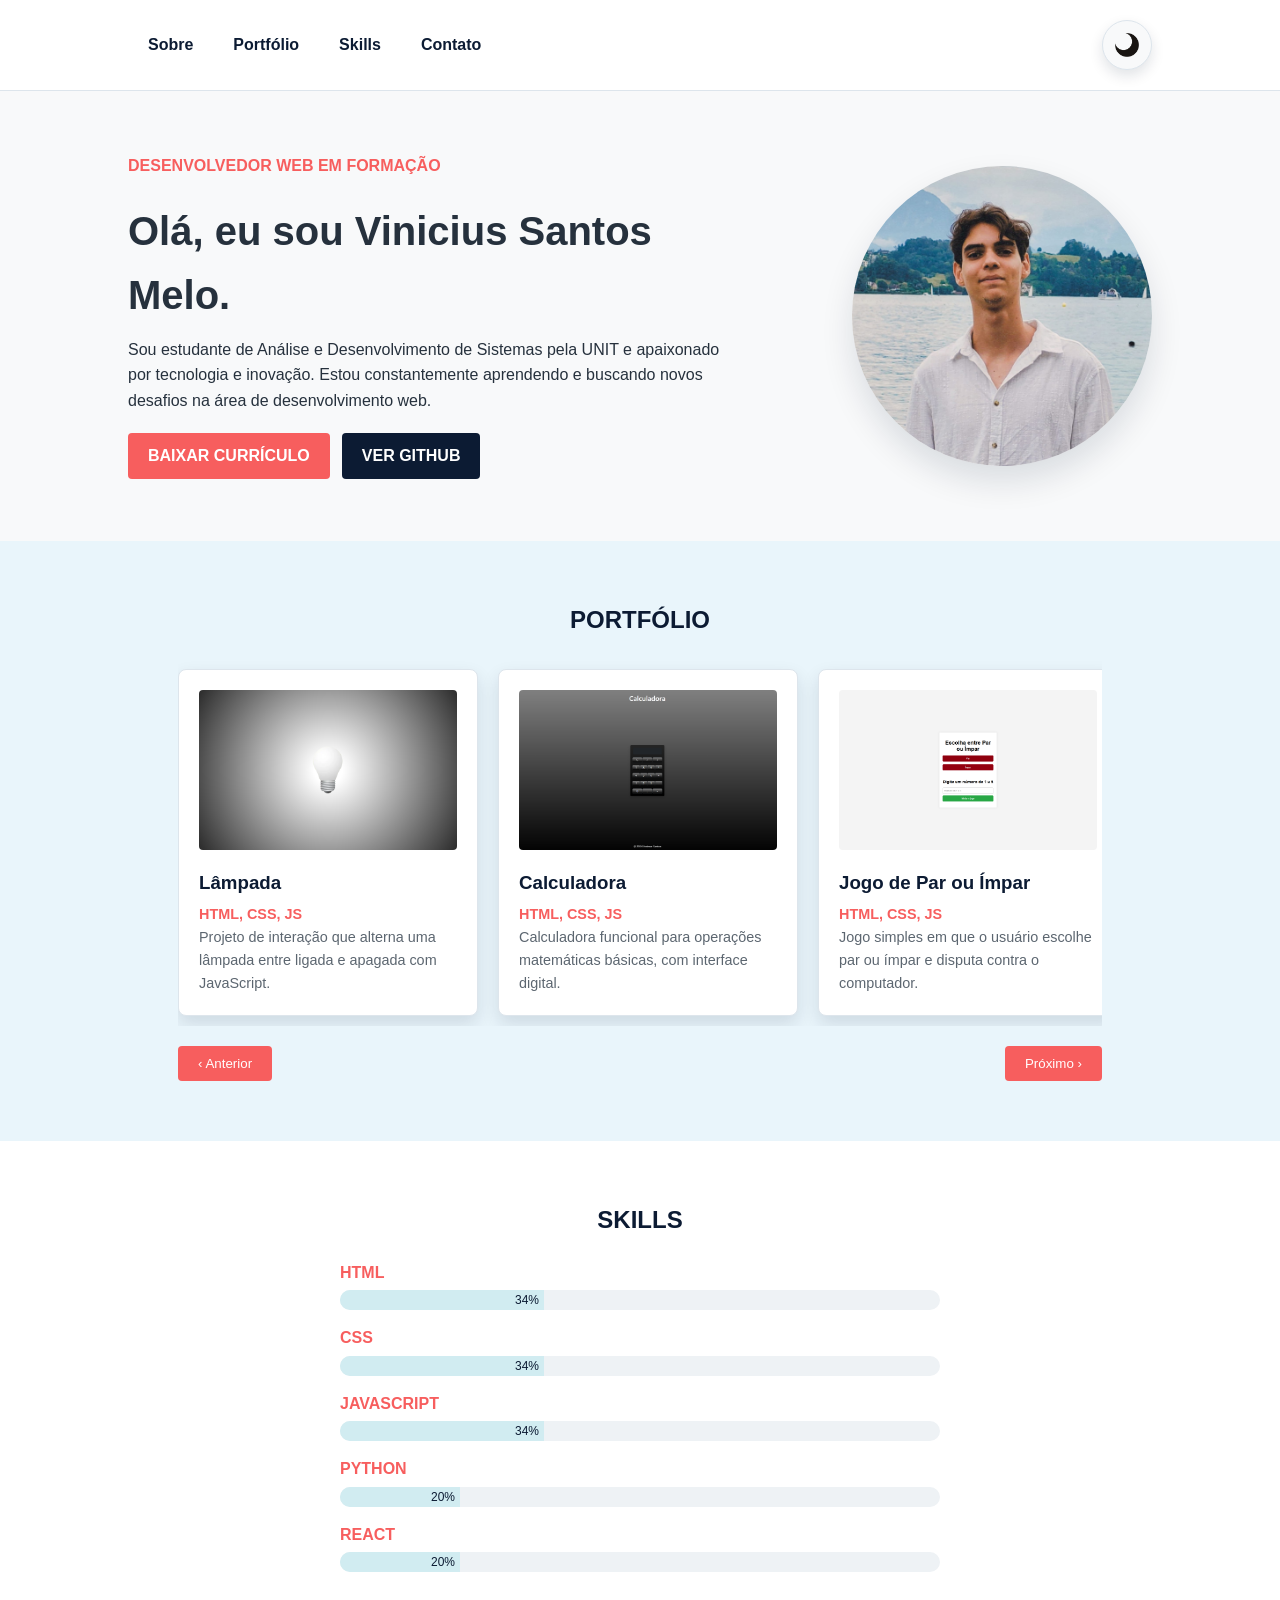
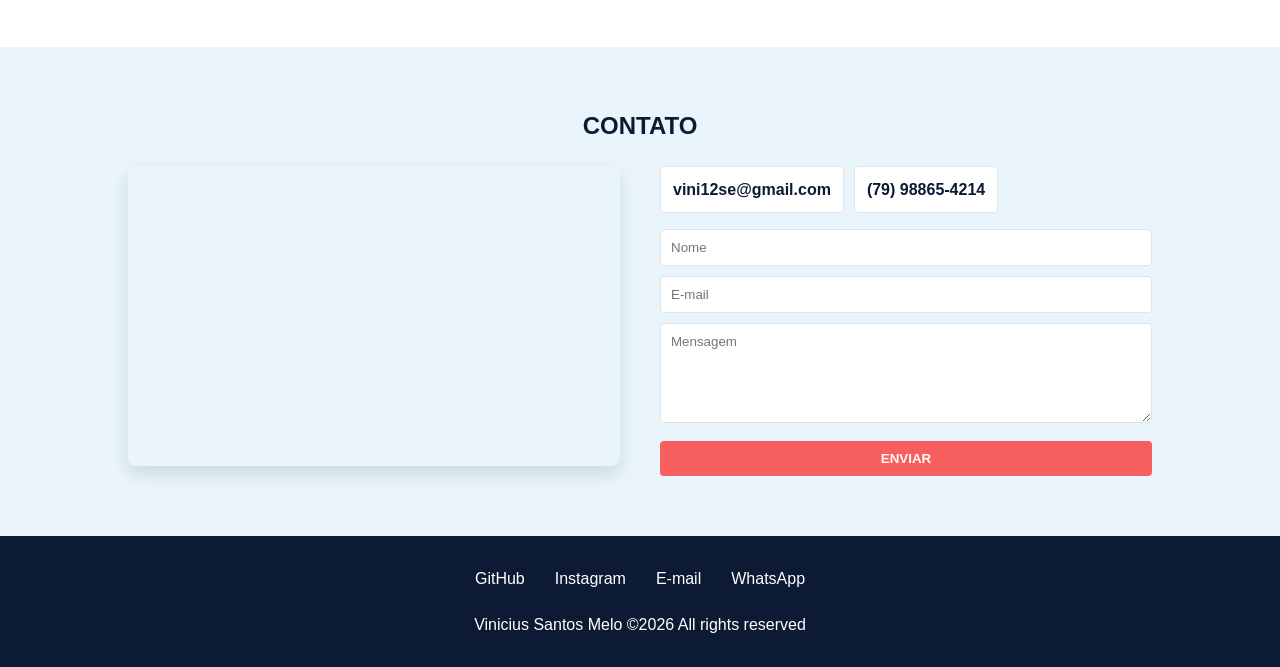
==== index.html @ 52298b78 "Initial commit" ====
<!DOCTYPE html>
<html lang="pt-BR">

<head>
    <meta charset="UTF-8" />
    <meta name="viewport" content="width=device-width, initial-scale=1.0" />
    <meta name="description" content="Portfólio de Vinicius Santos Melo, estudante de Análise e Desenvolvimento de Sistemas e desenvolvedor web em formação.">
    <title>Vinicius Santos Melo - Portfólio</title>
    <link rel="stylesheet" href="style.css">
    <link rel="icon" href="assets/icon.png">
</head>

<body>
    <header>
        <nav aria-label="Navegação principal">
            <ul class="nav-links">
                <li><a href="#about">Sobre</a></li>
                <li><a href="#portfolio">Portfólio</a></li>
                <li><a href="#skills">Skills</a></li>
                <li><a href="#contact">Contato</a></li>
            </ul>
            <div class="burger" aria-label="Abrir menu" role="button" tabindex="0">
                <div class="line1"></div>
                <div class="line2"></div>
                <div class="line3"></div>
            </div>
        </nav>
        <button id="darkModeToggle" class="dark-mode-toggle" aria-label="Alternar tema">
            <img src="assets/moon.png" class="dark-mode-icon" alt="Modo escuro">
            <img src="assets/sun.png" class="dark-mode-icon" alt="Modo claro" style="display: none;">
        </button>
    </header>

    <section class="hero" id="about">
        <div class="hero-text">
            <p class="eyebrow">Desenvolvedor Web em formação</p>
            <h1>Olá, eu sou Vinicius Santos Melo.</h1>
            <p>Sou estudante de Análise e Desenvolvimento de Sistemas pela UNIT e apaixonado por tecnologia e inovação. Estou constantemente aprendendo e buscando novos desafios na área de desenvolvimento web.</p>
            <div class="hero-actions">
                <a href="assets/curriculo-vinicius-santos-melo.pdf" download class="btn">BAIXAR CURRÍCULO</a>
                <a href="https://github.com/ViniciusMelo01" target="_blank" rel="noopener noreferrer" class="btn btn-secondary">VER GITHUB</a>
            </div>
        </div>
        <img src="assets/foto-vinicius.jpeg" alt="Foto de Vinicius Santos Melo">
    </section>

    <section class="portfolio" id="portfolio">
        <h2>PORTFÓLIO</h2>
        <div class="carousel-wrapper">
            <div class="carousel-container">
                <div class="carousel-track" id="carouselTrack">
                    <a href="Portfólio/lampada/Lâmpada - Atividade/Lampada - Atividade/index.html" target="_blank" rel="noopener noreferrer" class="portfolio-item">
                        <img src="assets/cover-lampada.png" alt="Projeto Lâmpada">
                        <h3>Lâmpada</h3>
                        <p>HTML, CSS, JS</p>
                        <p>Projeto de interação que alterna uma lâmpada entre ligada e apagada com JavaScript.</p>
                    </a>
                    <a href="Portfólio/calculadora/atividade/atividade/index.html" target="_blank" rel="noopener noreferrer" class="portfolio-item">
                        <img src="assets/cover-calculadora.png" alt="Projeto Calculadora">
                        <h3>Calculadora</h3>
                        <p>HTML, CSS, JS</p>
                        <p>Calculadora funcional para operações matemáticas básicas, com interface digital.</p>
                    </a>
                    <a href="Portfólio/impar-ou-par/Atv.Lista tarefa/atividade_lista_tarefas/index.html" target="_blank" rel="noopener noreferrer" class="portfolio-item">
                        <img src="assets/cover-impar-ou-par.png" alt="Projeto Jogo de Par ou Ímpar">
                        <h3>Jogo de Par ou Ímpar</h3>
                        <p>HTML, CSS, JS</p>
                        <p>Jogo simples em que o usuário escolhe par ou ímpar e disputa contra o computador.</p>
                    </a>
                    <a href="Portfólio/selecione-um-carro/SELECIONE UM CARRO/index.html" target="_blank" rel="noopener noreferrer" class="portfolio-item">
                        <img src="assets/cover-selecione-carro.png" alt="Projeto Selecione um Carro">
                        <h3>Selecione um Carro</h3>
                        <p>HTML, CSS, JS</p>
                        <p>Experiência interativa para escolher carros, acelerar, desacelerar e visualizar a corrida.</p>
                    </a>
                </div>
            </div>
            <div class="carousel-buttons">
                <button class="prev" type="button" aria-label="Projeto anterior">‹ Anterior</button>
                <button class="next" type="button" aria-label="Próximo projeto">Próximo ›</button>
            </div>
        </div>
    </section>

    <section class="skills" id="skills">
        <h2>SKILLS</h2>
        <div class="skill">
            <div class="label">HTML</div>
            <div class="progress">
                <div class="progress-bar" style="width: 0%;">90%</div>
            </div>
        </div>
        <div class="skill">
            <div class="label">CSS</div>
            <div class="progress">
                <div class="progress-bar" style="width: 0%;">90%</div>
            </div>
        </div>
        <div class="skill">
            <div class="label">JAVASCRIPT</div>
            <div class="progress">
                <div class="progress-bar" style="width: 0%;">50%</div>
            </div>
        </div>
        <div class="skill">
            <div class="label">PYTHON</div>
            <div class="progress">
                <div class="progress-bar" style="width: 0%;">20%</div>
            </div>
        </div>
        <div class="skill">
            <div class="label">REACT</div>
            <div class="progress">
                <div class="progress-bar" style="width: 0%;">20%</div>
            </div>
        </div>
    </section>

    <section class="contact" id="contact">
        <h2>CONTATO</h2>
        <div class="contact-container">
            <div class="map-container">
                <iframe
                    title="Localização aproximada"
                    src="https://www.google.com/maps/embed?pb=!1m18!1m12!1m3!1d3916.8948527524153!2d-37.07951712408035!3d-10.971308689189572!2m3!1f0!2f0!3f0!3m2!1i1024!2i768!4f13.1!3m3!1m2!1s0x71ab17376de3a13%3A0xdc179b0e5e69f916!2sBem%20Viver%20Residencial%20Clube!5e0!3m2!1spt-BR!2sbr!4v1748649735482!5m2!1spt-BR!2sbr"
                    width="600" height="450" style="border:0;" allowfullscreen="" loading="lazy"
                    referrerpolicy="no-referrer-when-downgrade"></iframe>
            </div>
            <div class="form-container">
                <div class="contact-links">
                    <a href="mailto:vini12se@gmail.com">vini12se@gmail.com</a>
                    <a href="https://wa.me/5579988654214" target="_blank" rel="noopener noreferrer">(79) 98865-4214</a>
                </div>
                <form id="contactForm">
                    <input type="text" name="nome" placeholder="Nome" required />
                    <input type="email" name="email" placeholder="E-mail" required />
                    <textarea name="mensagem" placeholder="Mensagem" rows="4" required></textarea>
                    <button type="submit">ENVIAR</button>
                </form>
            </div>
        </div>
    </section>

    <footer>
        <div class="social-icons">
            <a href="https://github.com/ViniciusMelo01" target="_blank" rel="noopener noreferrer">
                <span>GitHub</span>
            </a>
            <a href="https://www.instagram.com/vini_melo04?igsh=MTUwNjlqcXp5bnB0dA==" target="_blank" rel="noopener noreferrer">
                <span>Instagram</span>
            </a>
            <a href="mailto:vini12se@gmail.com">
                <span>E-mail</span>
            </a>
            <a href="https://wa.me/5579988654214" target="_blank" rel="noopener noreferrer">
                <span>WhatsApp</span>
            </a>
        </div>
        <p>Vinicius Santos Melo ©2026 All rights reserved</p>
    </footer>

    <script src="script.js" defer></script>
</body>

</html>
---- style.css ----
* {
  margin: 0;
  padding: 0;
  box-sizing: border-box;
}

:root {
  --bg: #ffffff;
  --surface: #ffffff;
  --surface-alt: #f8f9fa;
  --section-alt: #e9f5fb;
  --text: #26313d;
  --text-muted: #5c6670;
  --heading: #0c1b33;
  --border: #dde5ec;
  --accent: #f75e5e;
  --accent-hover: #e34c4c;
  --secondary: #0c1b33;
  --secondary-hover: #182a48;
  --progress-track: #eef2f5;
  --progress-fill: #d1ecf1;
  --shadow: rgba(12, 27, 51, 0.12);
  color-scheme: light;
}

body {
  font-family: "Arial", sans-serif;
  line-height: 1.6;
  background: var(--bg);
  color: var(--text);
  overflow-x: hidden;
  transition: background 0.3s ease, color 0.3s ease;
}

header {
  display: flex;
  justify-content: space-between;
  align-items: center;
  padding: 20px 10%;
  background: var(--surface);
  position: sticky;
  top: 0;
  z-index: 100;
  border-bottom: 1px solid var(--border);
  transition: background 0.3s ease, border-color 0.3s ease;
}

nav {
  display: flex;
  align-items: center;
}

.nav-links {
  display: flex;
  list-style: none;
}

.nav-links a {
  margin: 0 20px;
  text-decoration: none;
  color: var(--heading);
  font-weight: bold;
  transition: color 0.3s;
}

.nav-links a:hover {
  color: var(--accent);
}

.burger {
  display: none;
  cursor: pointer;
  z-index: 101;
}

.burger div {
  width: 25px;
  height: 3px;
  background-color: var(--heading);
  margin: 5px;
  transition: all 0.3s ease;
}

.hero {
  display: flex;
  justify-content: space-between;
  align-items: center;
  padding: 60px 10%;
  background: var(--surface-alt);
  min-height: 50vh;
  gap: 40px;
  transition: background 0.3s ease;
}

.hero-text {
  max-width: 600px;
}

.eyebrow {
  color: var(--accent);
  font-weight: 700;
  letter-spacing: 0;
  text-transform: uppercase;
}

.hero h1 {
  font-size: 2.5em;
  margin-bottom: 10px;
}

.hero p {
  margin-bottom: 20px;
}

.hero-actions {
  display: flex;
  flex-wrap: wrap;
  gap: 12px;
}

.btn {
  background: var(--accent);
  color: white;
  padding: 10px 20px;
  border: none;
  cursor: pointer;
  font-weight: bold;
  transition: background 0.3s;
  border-radius: 4px;
  text-decoration: none;
}

.btn:hover {
  background: var(--accent-hover);
}

.btn-secondary {
  background: var(--secondary);
}

.btn-secondary:hover {
  background: var(--secondary-hover);
}

.hero-avatar {
  width: 300px;
  height: 300px;
  border-radius: 50%;
  background:
    radial-gradient(circle at 32% 25%, rgba(255, 255, 255, 0.5), transparent 28%),
    linear-gradient(135deg, #0c1b33 0%, #246b73 54%, #f75e5e 100%);
  box-shadow: 0 16px 32px rgba(12, 27, 51, 0.22);
  color: white;
  display: grid;
  place-items: center;
  flex: 0 0 auto;
  font-size: 5rem;
  font-weight: 800;
}

.hero img {
  width: 300px;
  height: 300px;
  border-radius: 50%;
  object-fit: cover;
  box-shadow: 0 16px 32px var(--shadow);
}

section {
  padding: 60px 10%;
}

.portfolio {
  background: var(--section-alt);
  transition: background 0.3s ease;
}

.portfolio h2,
.skills h2,
.contact h2 {
  margin-bottom: 20px;
  color: var(--heading);
  text-align: center;
}

.carousel-wrapper {
  position: relative;
  padding: 0 50px;
  overflow: hidden;
}

.carousel-container {
  overflow: hidden;
  scroll-behavior: smooth;
}

.carousel-track {
  display: flex;
  transition: transform 0.5s ease;
  width: max-content;
  gap: 20px;
  padding: 10px 0;
}

.portfolio-item {
  flex: 0 0 300px;
  background: var(--surface);
  padding: 20px;
  border-radius: 8px;
  text-decoration: none;
  color: inherit;
  scroll-snap-align: start;
  border: 1px solid var(--border);
  box-shadow: 0 8px 18px var(--shadow);
  transition: transform 0.3s, box-shadow 0.3s, background 0.3s ease, border-color 0.3s ease;
}

.portfolio-item:hover {
  transform: translateY(-5px);
  box-shadow: 0 6px 12px rgba(0, 0, 0, 0.15);
}

.portfolio-item img {
  width: 100%;
  border-radius: 4px;
  margin-bottom: 10px;
  height: 160px;
  object-fit: cover;
}

.portfolio-item h3 {
  margin-bottom: 5px;
  color: var(--heading);
}

.portfolio-item p {
  font-size: 0.9em;
  color: var(--text-muted);
}

.portfolio-item p:first-of-type {
  color: var(--accent);
  font-weight: 700;
}

.carousel-buttons {
  display: flex;
  justify-content: space-between;
  margin-top: 20px;
}

.carousel-buttons button {
  background: var(--accent);
  color: white;
  border: none;
  padding: 10px 20px;
  cursor: pointer;
  border-radius: 4px;
  transition: background 0.3s;
}

.carousel-buttons button:hover {
  background: var(--accent-hover);
}

.skills {
  background: var(--bg);
  transition: background 0.3s ease;
}

.skill {
  margin-bottom: 15px;
  max-width: 600px;
  margin-left: auto;
  margin-right: auto;
}

.label {
  font-weight: bold;
  color: var(--accent);
  margin-bottom: 5px;
}

.progress {
  background: var(--progress-track);
  height: 20px;
  border-radius: 10px;
  overflow: hidden;
}

.progress-bar {
  height: 100%;
  background: var(--progress-fill);
  text-align: right;
  padding-right: 5px;
  line-height: 20px;
  font-size: 12px;
  transition: width 1s ease-out;
  color: var(--heading);
}

.contact {
  background: var(--section-alt);
  transition: background 0.3s ease;
}

.contact-container {
  display: flex;
  gap: 40px;
  align-items: flex-start;
  justify-content: center;
  width: 100%;
  flex-wrap: wrap;
}

.map-container {
  flex: 1;
  min-width: 300px;
  max-width: 500px;
}

.form-container {
  flex: 1;
  min-width: 300px;
  max-width: 500px;
}

.contact-links {
  display: flex;
  flex-wrap: wrap;
  gap: 10px;
  margin-bottom: 16px;
}

.contact-links a {
  background: var(--surface);
  border: 1px solid var(--border);
  border-radius: 4px;
  color: var(--heading);
  font-weight: 700;
  padding: 10px 12px;
  text-decoration: none;
}

.contact-links a:hover {
  border-color: var(--accent);
  color: var(--accent);
}

.contact iframe {
  width: 100%;
  height: 300px;
  border: none;
  border-radius: 8px;
  box-shadow: 0 8px 18px var(--shadow);
}

form {
  width: 100%;
}

form input,
form textarea {
  width: 100%;
  padding: 10px;
  margin-bottom: 10px;
  background: var(--surface);
  border: 1px solid var(--border);
  border-radius: 4px;
  color: var(--text);
  font-family: inherit;
  transition: background 0.3s ease, border-color 0.3s ease, color 0.3s ease;
}

form textarea {
  resize: vertical;
  min-height: 100px;
}

form button {
  background: var(--accent);
  color: white;
  border: none;
  padding: 10px 20px;
  font-weight: bold;
  cursor: pointer;
  transition: background 0.3s;
  border-radius: 4px;
  width: 100%;
}

form button:hover {
  background: var(--accent-hover);
}

footer {
  text-align: center;
  padding: 30px 10%;
  background: var(--secondary);
  color: white;
}

.social-icons {
  display: flex;
  justify-content: center;
  gap: 30px;
  flex-wrap: wrap;
  margin-bottom: 20px;
}

.social-icons a {
  color: white;
  text-decoration: none;
  transition: transform 0.3s;
  display: flex;
  align-items: center;
  gap: 8px;
}

.social-icons a:hover {
  transform: translateY(-3px);
  color: var(--accent);
}

@media (max-width: 768px) {
  body.nav-active {
    overflow: hidden;
    height: 100vh;
  }

  .nav-links {
    position: fixed;
    right: 0;
    top: 0;
    height: 100vh;
    background: white;
    display: flex;
    flex-direction: column;
    align-items: center;
    width: 100%;
    transform: translateX(100%);
    transition: transform 0.5s ease-in;
    z-index: 100;
    padding-top: 80px;
    box-shadow: -5px 0 15px rgba(0, 0, 0, 0.1);
  }

  .nav-links a {
    margin: 25px 0;
    font-size: 1.2em;
    opacity: 0;
  }

  .burger {
    display: block;
    position: relative;
    z-index: 101;
  }

  .nav-active .nav-links {
    transform: translateX(0%);
  }

  .nav-active .nav-links a {
    opacity: 1;
  }

  .toggle .line1 {
    transform: rotate(-45deg) translate(-5px, 6px);
  }

  .toggle .line2 {
    opacity: 0;
  }

  .toggle .line3 {
    transform: rotate(45deg) translate(-5px, -6px);
  }

  .dark-mode .nav-links {
    background-color: #2d2d2d;
  }

  .hero {
    flex-direction: column;
    text-align: center;
    gap: 30px;
    height: auto;
  }

  .hero-text {
    order: 2;
  }

  .hero img {
    order: 1;
  }

  .hero-avatar {
    order: 1;
    width: 220px;
    height: 220px;
    font-size: 4rem;
  }

  .hero-actions {
    justify-content: center;
  }

  .carousel-wrapper {
    padding: 0 20px;
  }

  .carousel-buttons {
    justify-content: center;
    gap: 20px;
  }

  .contact-container {
    flex-direction: column;
    align-items: center;
  }

  .map-container,
  .form-container {
    width: 100%;
    max-width: 100%;
  }
}

@keyframes navLinkFade {
  from {
    opacity: 0;
    transform: translateX(50px);
  }
  to {
    opacity: 1;
    transform: translateX(0);
  }
}

.dark-mode {
  --bg: #121820;
  --surface: #1d2530;
  --surface-alt: #17212b;
  --section-alt: #101923;
  --text: #e7edf3;
  --text-muted: #c2ccd6;
  --heading: #ffffff;
  --border: #2f3d4b;
  --accent: #ff7a7a;
  --accent-hover: #ff6262;
  --secondary: #0b1118;
  --secondary-hover: #23364a;
  --progress-track: #293541;
  --progress-fill: #8bd8e6;
  --shadow: rgba(0, 0, 0, 0.32);
  color: var(--text);
  color-scheme: dark;
}

.dark-mode header {
  background-color: var(--surface);
  border-bottom: 1px solid var(--border);
}

.dark-mode .burger div {
  background-color: var(--heading);
}

.dark-mode .nav-links a {
  color: var(--heading);
}

.dark-mode .nav-links a:hover {
  color: var(--accent);
}

.dark-mode .hero {
  background-color: var(--surface-alt);
}

.dark-mode .hero h1,
.dark-mode .portfolio h2,
.dark-mode .skills h2,
.dark-mode .contact h2 {
  color: var(--heading);
}

.dark-mode .portfolio {
  background-color: var(--section-alt);
}

.dark-mode .portfolio-item {
  background-color: var(--surface);
  border-color: var(--border);
  color: var(--text);
}

.dark-mode .portfolio-item h3 {
  color: var(--heading);
}

.dark-mode .portfolio-item p {
  color: var(--text-muted);
}

.dark-mode .portfolio-item p:first-of-type {
  color: var(--accent);
}

.dark-mode .skills {
  background-color: var(--bg);
}

.dark-mode .label {
  color: var(--accent);
}

.dark-mode .progress {
  background-color: var(--progress-track);
}

.dark-mode .progress-bar {
  color: #091018;
}

.dark-mode .contact {
  background-color: var(--section-alt);
}

.dark-mode form input,
.dark-mode form textarea {
  background-color: var(--surface);
  color: var(--text);
  border-color: var(--border);
}

.dark-mode form input::placeholder,
.dark-mode form textarea::placeholder {
  color: #b0b0b0;
}

.dark-mode .contact-links a {
  background-color: var(--surface);
  border-color: var(--border);
  color: var(--text);
}

.dark-mode .contact-links a:hover {
  border-color: var(--accent);
  color: var(--accent);
}

.dark-mode footer {
  background-color: var(--secondary);
  color: var(--text);
}

.dark-mode .social-icons a {
  color: var(--text);
}

.dark-mode .social-icons a:hover {
  color: var(--accent);
}

.dark-mode .btn {
  color: white;
}

.dark-mode .carousel-buttons button {
  color: white;
}

.dark-mode-toggle {
  position: relative;
  background: var(--surface-alt);
  border: 1px solid var(--border);
  border-radius: 50px;
  width: 50px;
  height: 50px;
  cursor: pointer;
  display: flex;
  align-items: center;
  justify-content: center;
  padding: 0 5px;
  margin-left: 15px;
  box-shadow: 0 6px 14px var(--shadow);
  transition: background 0.3s ease, border-color 0.3s ease, opacity 0.3s ease;
}

.dark-mode-icon {
  font-size: 16px;
  transition: all 0.3s ease;
}

.dark-mode .dark-mode-toggle {
  background-color: var(--surface);
  border-color: var(--border);
}

.dark-mode-toggle img {
  width: 24px;
  height: 24px;
}

.dark-mode-toggle:hover {
  opacity: 0.8;
}
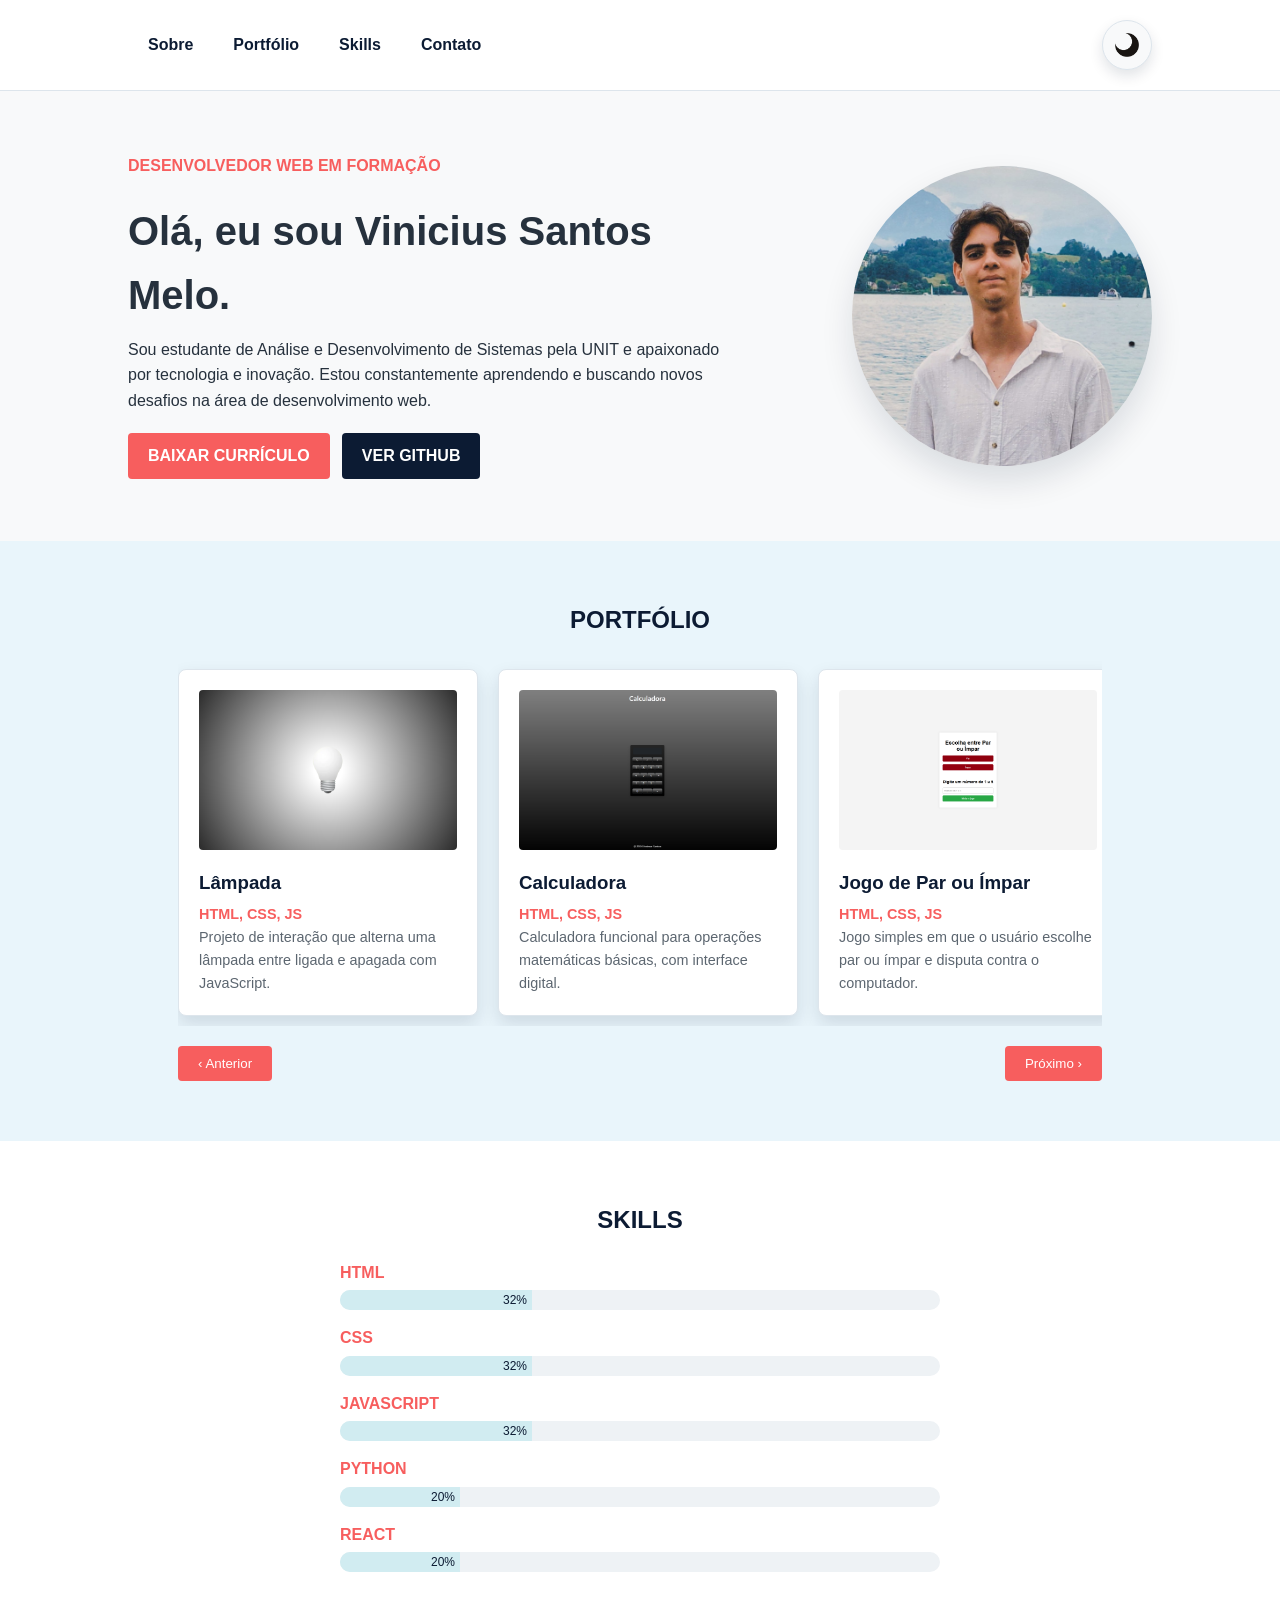
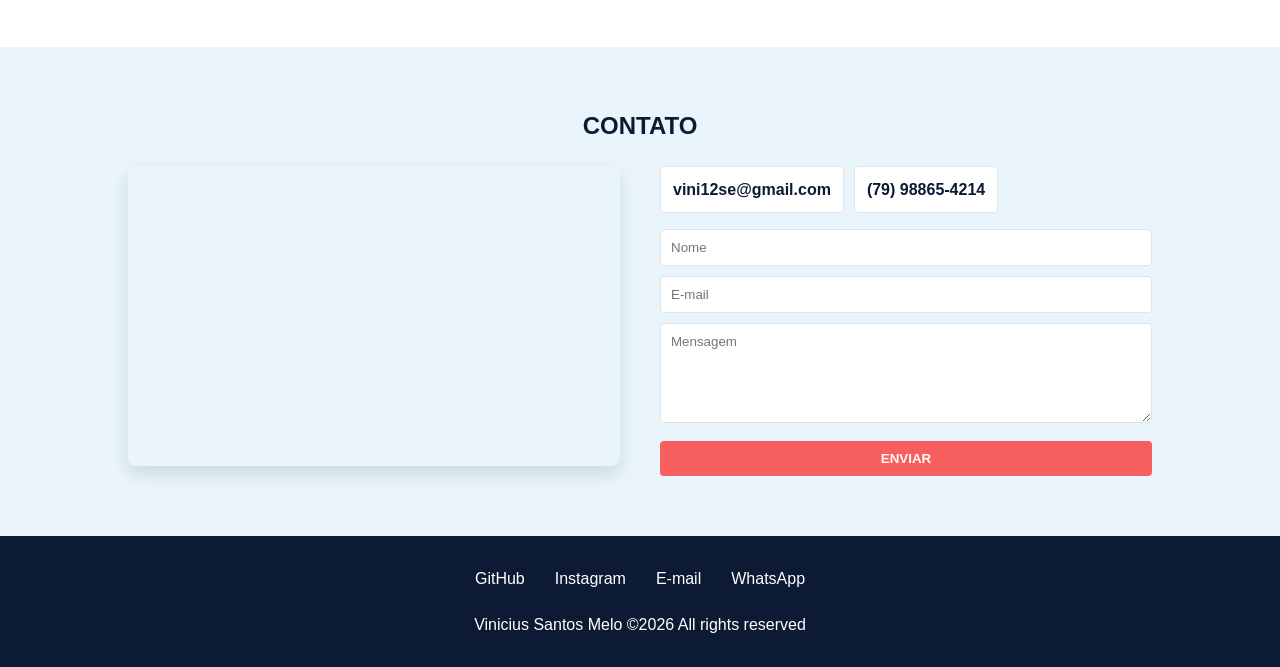
==== commit 58ae0a3b: "Fix portfolio project links" ====
--- a/index.html
+++ b/index.html
@@ -38,7 +38,7 @@
             <p>Sou estudante de Análise e Desenvolvimento de Sistemas pela UNIT e apaixonado por tecnologia e inovação. Estou constantemente aprendendo e buscando novos desafios na área de desenvolvimento web.</p>
             <div class="hero-actions">
                 <a href="assets/curriculo-vinicius-santos-melo.pdf" download class="btn">BAIXAR CURRÍCULO</a>
-                <a href="https://github.com/ViniciusMelo01" target="_blank" rel="noopener noreferrer" class="btn btn-secondary">VER GITHUB</a>
+                <a href="https://github.com/ViniciusMelo01/PortF-lio-pessoal" target="_blank" rel="noopener noreferrer" class="btn btn-secondary">VER GITHUB</a>
             </div>
         </div>
         <img src="assets/foto-vinicius.jpeg" alt="Foto de Vinicius Santos Melo">
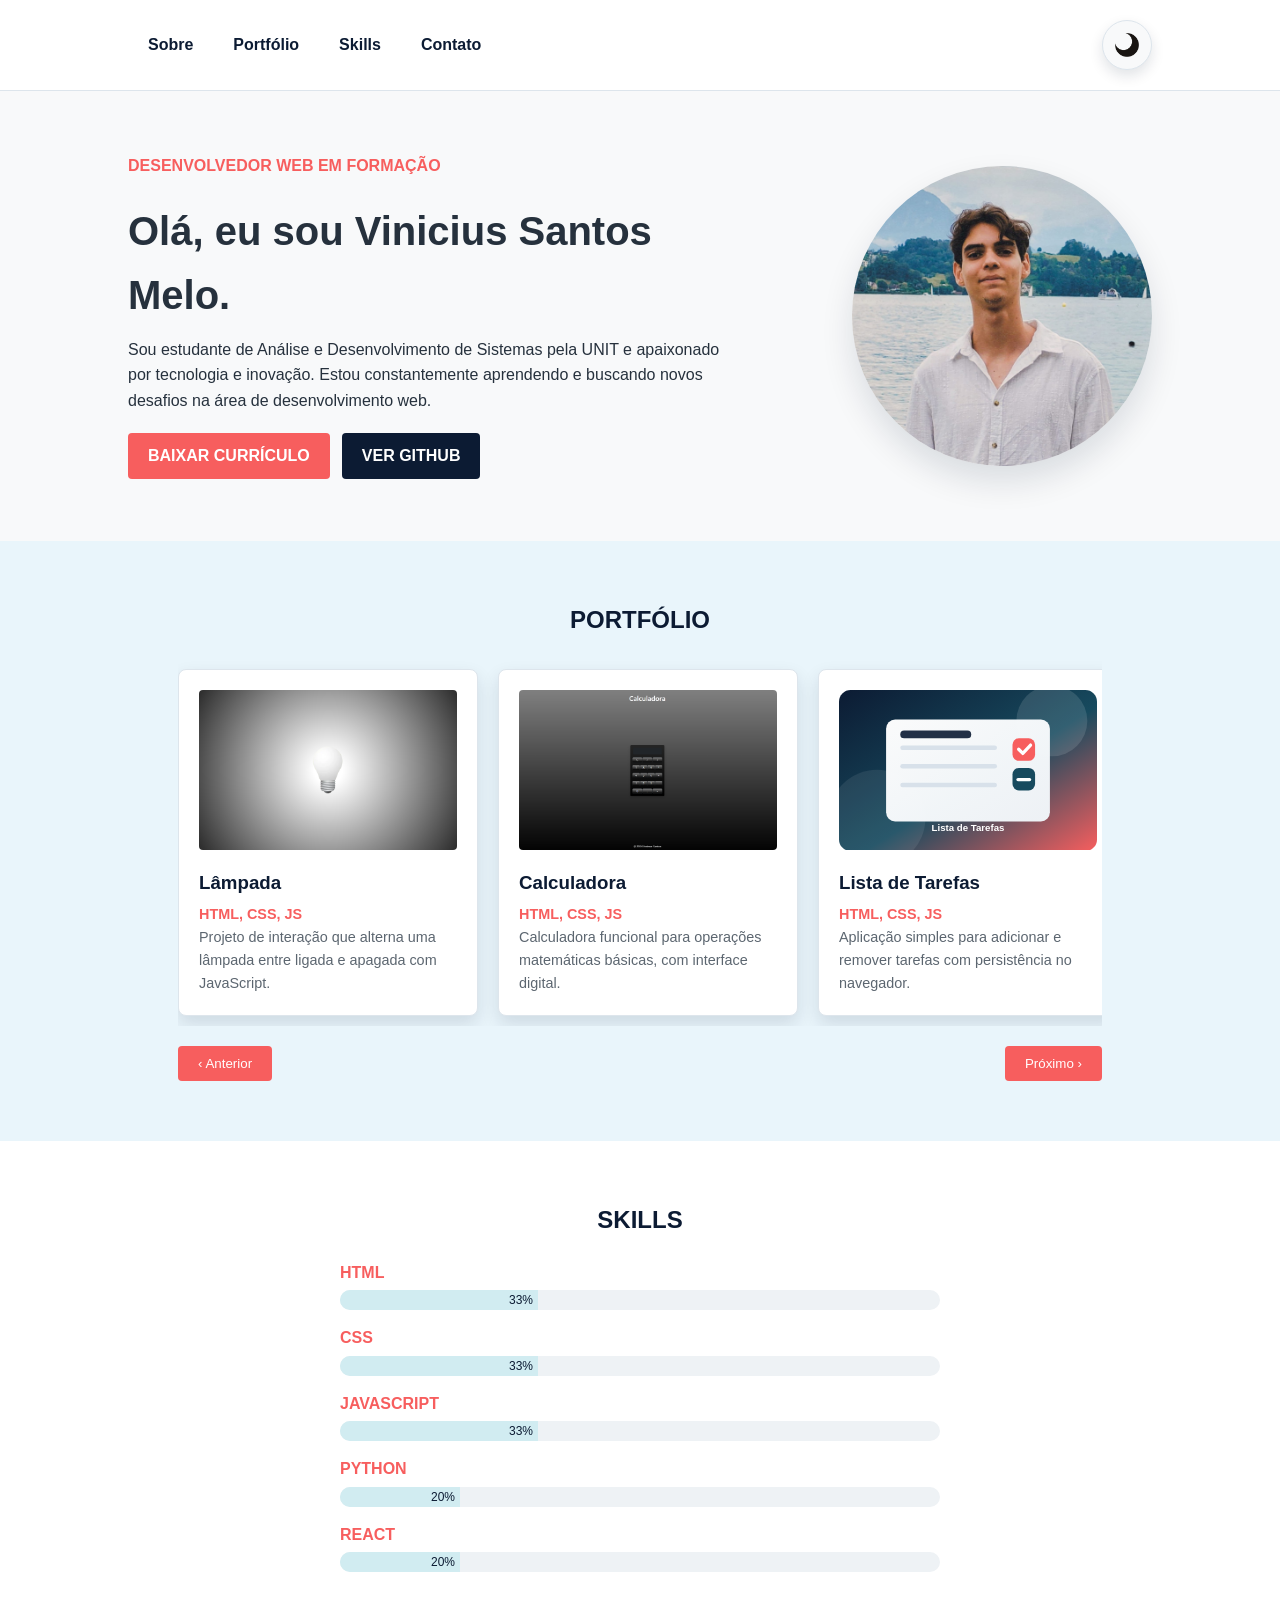
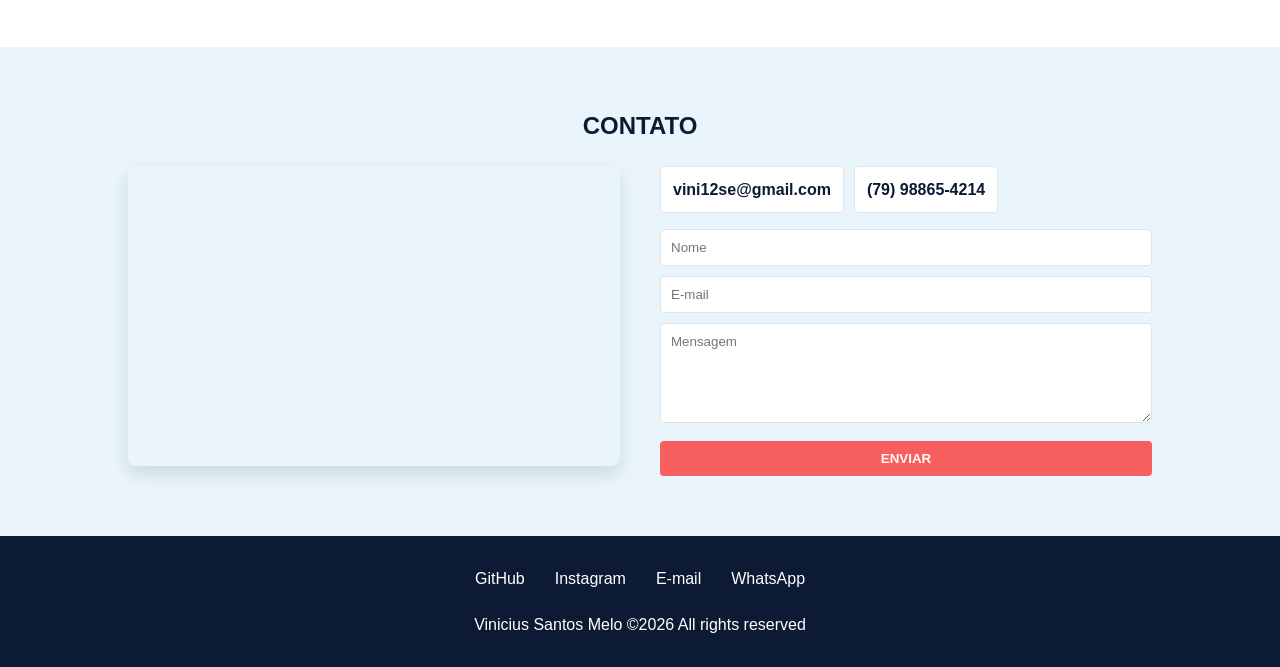
==== commit 329754ae: "Add lista de tarefas to portfolio" ====
--- a/index.html
+++ b/index.html
@@ -62,10 +62,10 @@
                         <p>Calculadora funcional para operações matemáticas básicas, com interface digital.</p>
                     </a>
                     <a href="Portfólio/impar-ou-par/Atv.Lista tarefa/atividade_lista_tarefas/index.html" target="_blank" rel="noopener noreferrer" class="portfolio-item">
-                        <img src="assets/cover-impar-ou-par.png" alt="Projeto Jogo de Par ou Ímpar">
-                        <h3>Jogo de Par ou Ímpar</h3>
+                        <img src="assets/cover-lista-tarefas.svg" alt="Projeto Lista de Tarefas">
+                        <h3>Lista de Tarefas</h3>
                         <p>HTML, CSS, JS</p>
-                        <p>Jogo simples em que o usuário escolhe par ou ímpar e disputa contra o computador.</p>
+                        <p>Aplicação simples para adicionar e remover tarefas com persistência no navegador.</p>
                     </a>
                     <a href="Portfólio/selecione-um-carro/SELECIONE UM CARRO/index.html" target="_blank" rel="noopener noreferrer" class="portfolio-item">
                         <img src="assets/cover-selecione-carro.png" alt="Projeto Selecione um Carro">
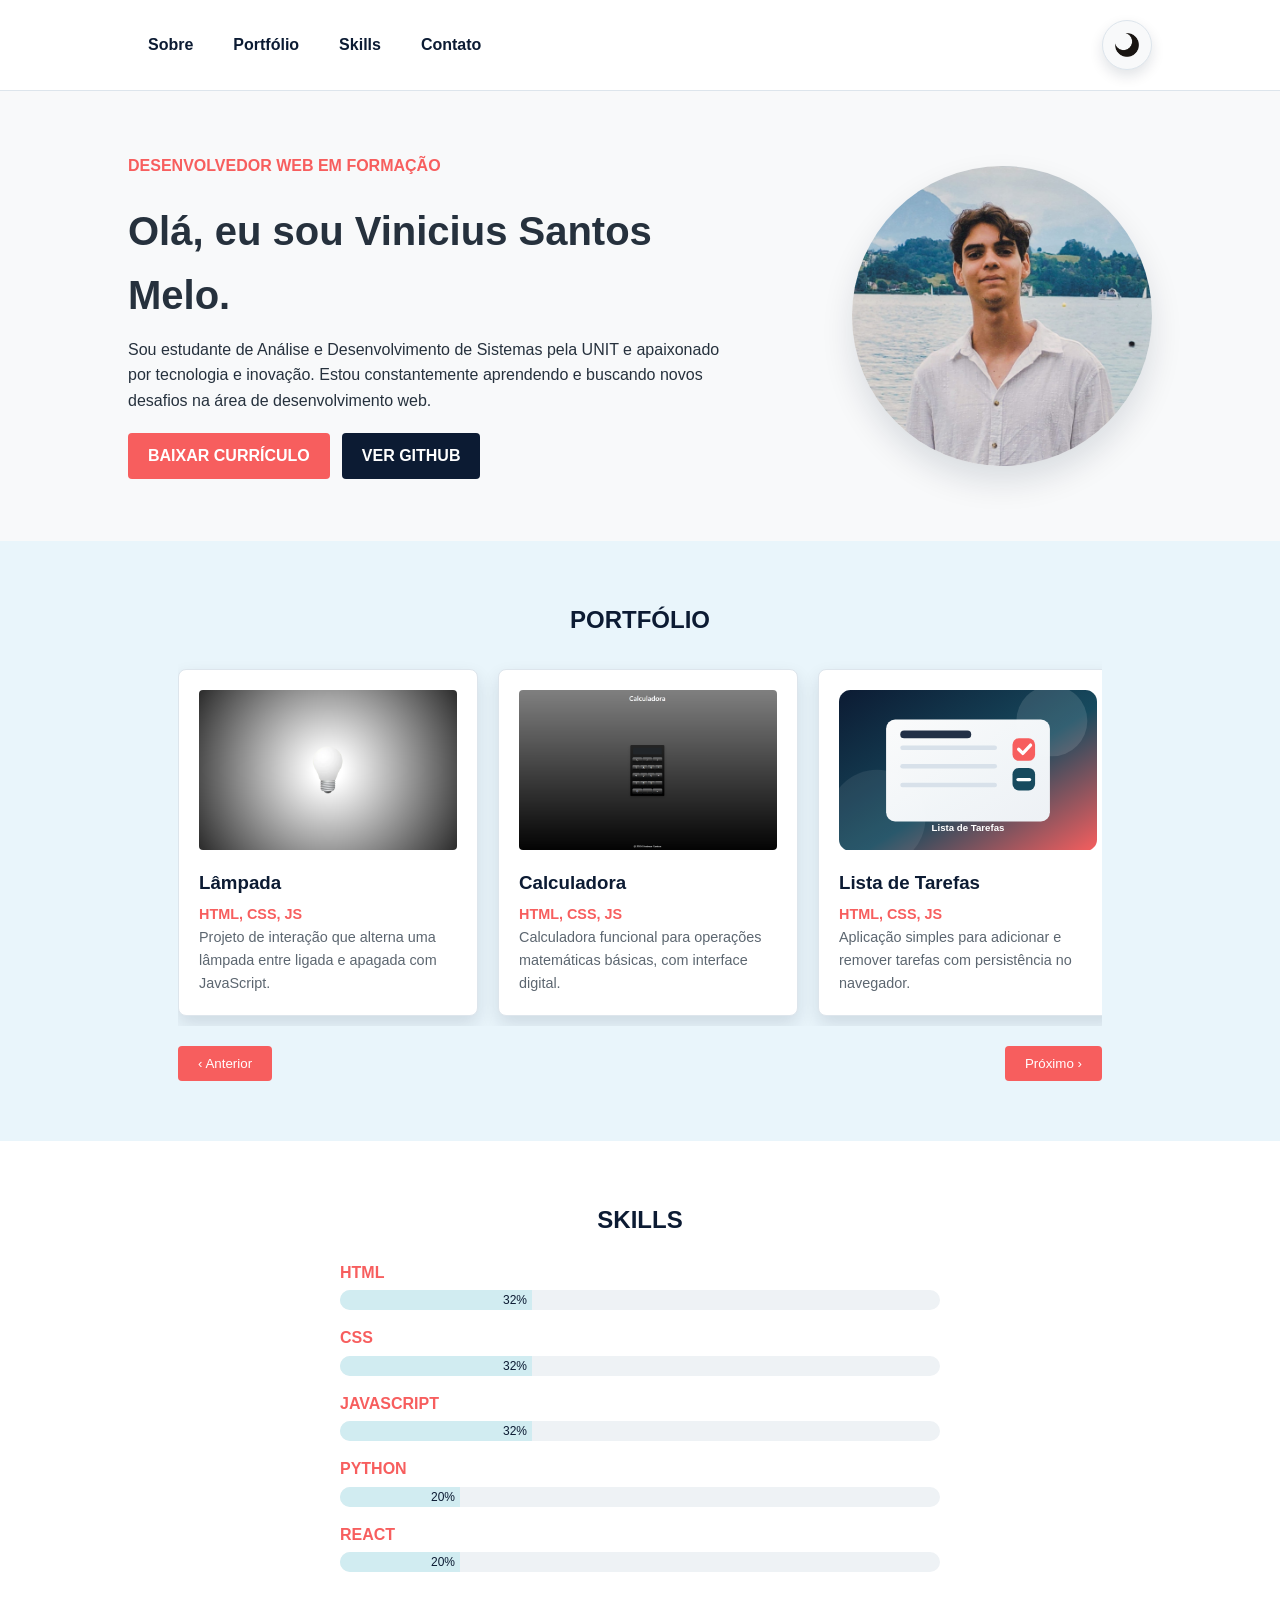
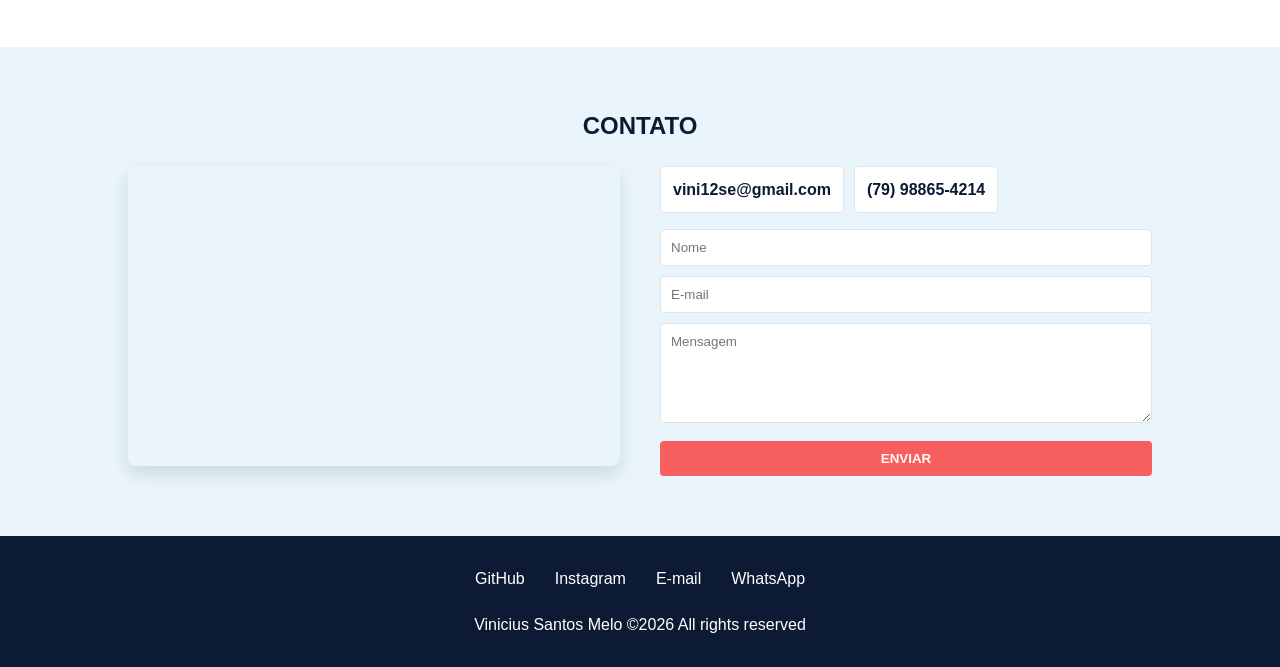
==== commit d60a2021: "Separate lista de tarefas project" ====
--- a/index.html
+++ b/index.html
@@ -61,7 +61,7 @@
                         <p>HTML, CSS, JS</p>
                         <p>Calculadora funcional para operações matemáticas básicas, com interface digital.</p>
                     </a>
-                    <a href="Portfólio/impar-ou-par/Atv.Lista tarefa/atividade_lista_tarefas/index.html" target="_blank" rel="noopener noreferrer" class="portfolio-item">
+                    <a href="Portfólio/lista-de-tarefas/atividade_lista_tarefas/index.html" target="_blank" rel="noopener noreferrer" class="portfolio-item">
                         <img src="assets/cover-lista-tarefas.svg" alt="Projeto Lista de Tarefas">
                         <h3>Lista de Tarefas</h3>
                         <p>HTML, CSS, JS</p>
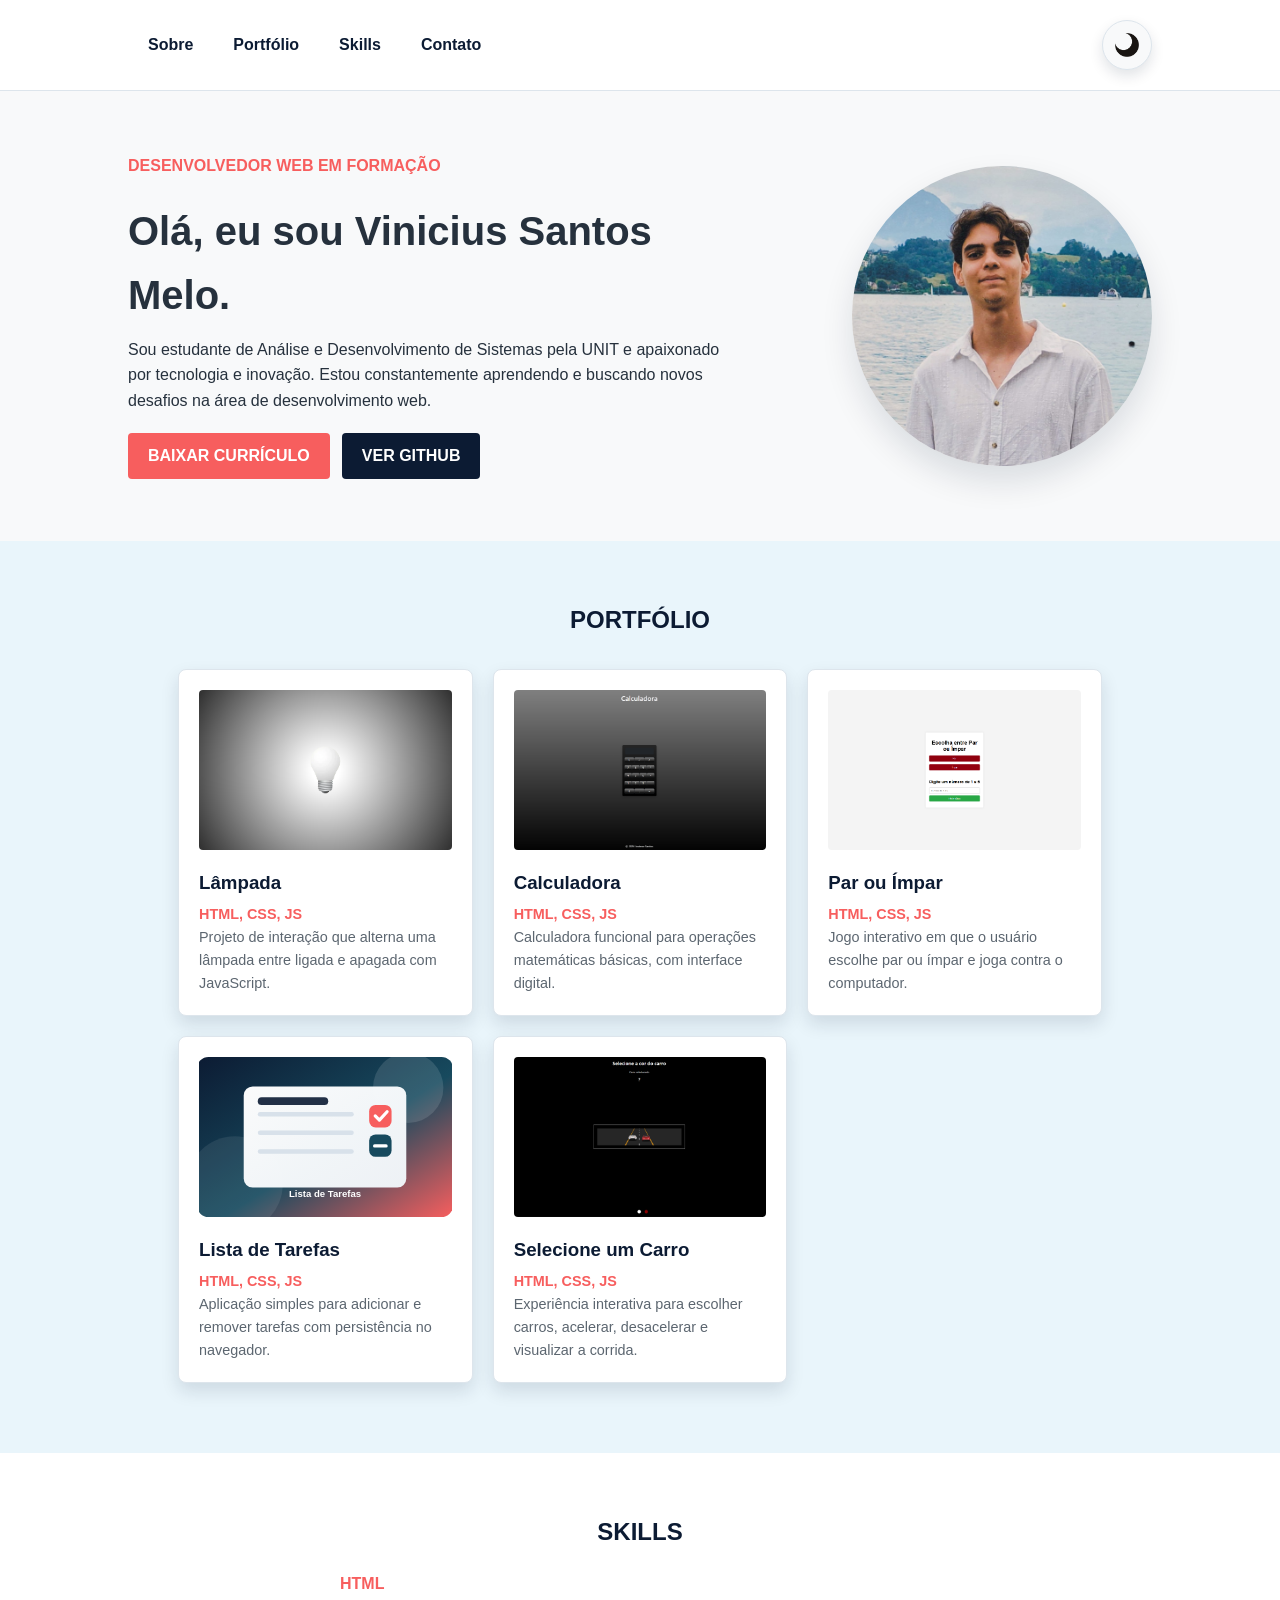
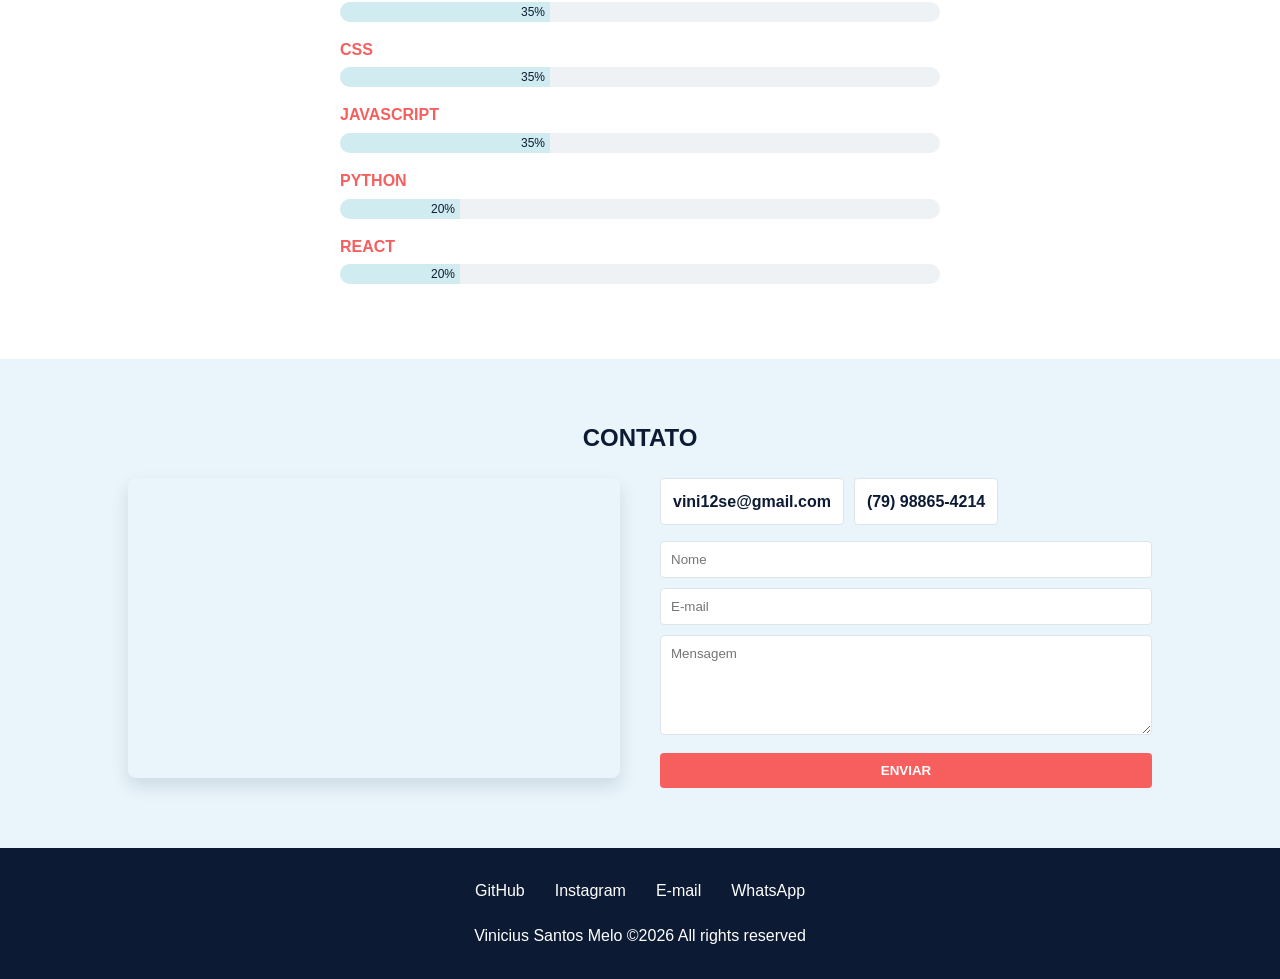
==== commit 9fadd9c8: "Add Par ou Ímpar to portfolio" ====
--- a/index.html
+++ b/index.html
@@ -60,6 +60,12 @@
                         <h3>Calculadora</h3>
                         <p>HTML, CSS, JS</p>
                         <p>Calculadora funcional para operações matemáticas básicas, com interface digital.</p>
+                    </a>
+                    <a href="Portfólio/impar-ou-par/Atv.Lista tarefa/atividade_lista_tarefas/index.html" target="_blank" rel="noopener noreferrer" class="portfolio-item">
+                        <img src="assets/cover-impar-ou-par.png" alt="Projeto Par ou Ímpar">
+                        <h3>Par ou Ímpar</h3>
+                        <p>HTML, CSS, JS</p>
+                        <p>Jogo interativo em que o usuário escolhe par ou ímpar e joga contra o computador.</p>
                     </a>
                     <a href="Portfólio/lista-de-tarefas/atividade_lista_tarefas/index.html" target="_blank" rel="noopener noreferrer" class="portfolio-item">
                         <img src="assets/cover-lista-tarefas.svg" alt="Projeto Lista de Tarefas">
--- a/style.css
+++ b/style.css
@@ -186,24 +186,26 @@
 .carousel-wrapper {
   position: relative;
   padding: 0 50px;
-  overflow: hidden;
+  overflow: visible;
 }
 
 .carousel-container {
-  overflow: hidden;
+  overflow: visible;
   scroll-behavior: smooth;
 }
 
 .carousel-track {
-  display: flex;
-  transition: transform 0.5s ease;
-  width: max-content;
+  display: grid;
+  grid-template-columns: repeat(auto-fit, minmax(240px, 1fr));
   gap: 20px;
   padding: 10px 0;
+  width: 100%;
+  transform: none !important;
+  transition: none;
 }
 
 .portfolio-item {
-  flex: 0 0 300px;
+  flex: initial;
   background: var(--surface);
   padding: 20px;
   border-radius: 8px;
@@ -244,9 +246,7 @@
 }
 
 .carousel-buttons {
-  display: flex;
-  justify-content: space-between;
-  margin-top: 20px;
+  display: none;
 }
 
 .carousel-buttons button {
